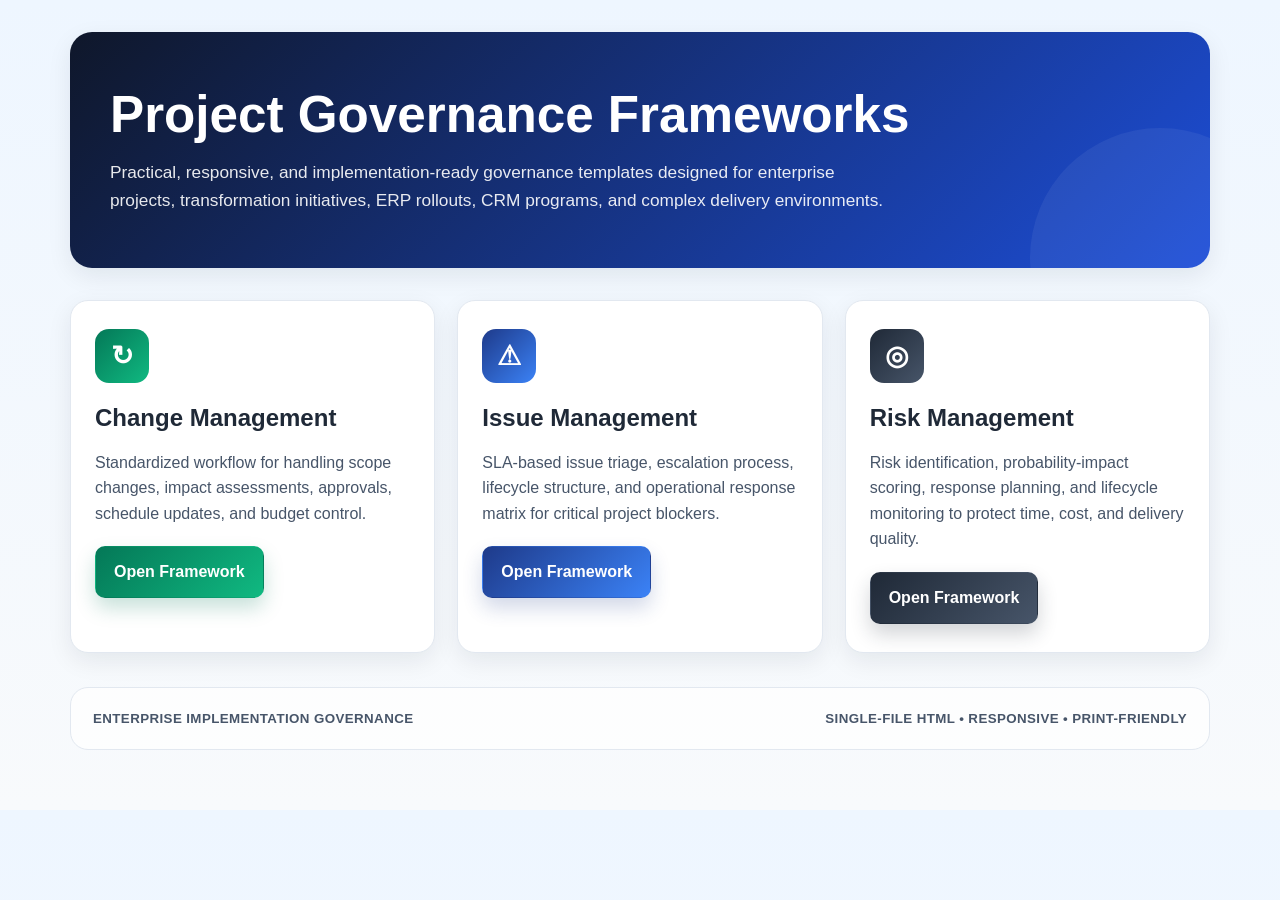
==== index.html @ aaa16b64 "Add landing page for the project governance frameworks repository" ====
<!DOCTYPE html>
<html lang="en">
<head>
  <meta charset="UTF-8" />
  <meta name="viewport" content="width=device-width, initial-scale=1.0" />
  <title>Project Governance Frameworks</title>
  <style>
    :root {
      --primary: #0f172a;
      --secondary: #1d4ed8;
      --green: #047857;
      --blue: #1e3a8a;
      --orange: #f59e0b;
      --bg: #f8fafc;
      --card: #ffffff;
      --text: #1f2937;
      --muted: #475569;
      --border: #e2e8f0;
      --shadow: 0 8px 24px rgba(15, 23, 42, 0.08);
    }

    * { box-sizing: border-box; }

    body {
      margin: 0;
      font-family: Inter, "Segoe UI", Arial, sans-serif;
      background: linear-gradient(180deg, #eef6ff 0%, var(--bg) 100%);
      color: var(--text);
      line-height: 1.6;
    }

    .container {
      max-width: 1180px;
      margin: 0 auto;
      padding: 32px 20px 60px;
    }

    .hero {
      background: linear-gradient(135deg, var(--primary), var(--secondary));
      color: white;
      border-radius: 22px;
      padding: 54px 40px;
      box-shadow: var(--shadow);
      margin-bottom: 32px;
      position: relative;
      overflow: hidden;
    }

    .hero::after {
      content: "";
      position: absolute;
      inset: auto -80px -120px auto;
      width: 260px;
      height: 260px;
      background: rgba(255,255,255,0.06);
      border-radius: 50%;
    }

    .hero h1 {
      margin: 0 0 14px;
      font-size: clamp(2.1rem, 4vw, 3.3rem);
      line-height: 1.15;
      max-width: 820px;
    }

    .hero p {
      margin: 0;
      font-size: 1.08rem;
      max-width: 780px;
      color: rgba(255,255,255,0.9);
    }

    .grid {
      display: grid;
      grid-template-columns: repeat(auto-fit, minmax(280px, 1fr));
      gap: 22px;
      margin-top: 12px;
    }

    .card {
      background: var(--card);
      border: 1px solid var(--border);
      border-radius: 18px;
      padding: 28px 24px;
      box-shadow: var(--shadow);
    }

    .card .icon {
      width: 54px;
      height: 54px;
      border-radius: 14px;
      display: flex;
      align-items: center;
      justify-content: center;
      font-size: 1.7rem;
      margin-bottom: 16px;
      color: white;
      font-weight: 700;
    }

    .card:nth-child(1) .icon { background: linear-gradient(135deg, var(--green), #10b981); }
    .card:nth-child(2) .icon { background: linear-gradient(135deg, var(--blue), #3b82f6); }
    .card:nth-child(3) .icon { background: linear-gradient(135deg, #1f2937, #475569); }

    .card h2 {
      margin: 0 0 12px;
      font-size: 1.5rem;
      color: var(--text);
    }

    .card p {
      margin: 0 0 20px;
      color: var(--muted);
    }

    .btn {
      display: inline-block;
      padding: 12px 18px;
      border-radius: 10px;
      text-decoration: none;
      font-weight: 700;
      transition: transform 0.2s ease, box-shadow 0.2s ease;
      border: 1px solid transparent;
    }

    .btn:hover {
      transform: translateY(-1px);
    }

    .btn.primary {
      background: linear-gradient(135deg, var(--green), #10b981);
      color: white;
      box-shadow: 0 10px 20px rgba(4, 120, 87, 0.22);
    }

    .btn.secondary {
      background: linear-gradient(135deg, var(--blue), #3b82f6);
      color: white;
      box-shadow: 0 10px 20px rgba(30, 58, 138, 0.2);
    }

    .btn.dark {
      background: linear-gradient(135deg, #1f2937, #475569);
      color: white;
      box-shadow: 0 10px 20px rgba(31, 41, 55, 0.2);
    }

    .meta {
      margin-top: 34px;
      background: rgba(255,255,255,0.75);
      border: 1px solid var(--border);
      border-radius: 18px;
      padding: 20px 22px;
      display: flex;
      flex-wrap: wrap;
      gap: 18px;
      justify-content: space-between;
      align-items: center;
    }

    .meta small {
      color: var(--muted);
      font-weight: 600;
      letter-spacing: 0.03em;
      text-transform: uppercase;
    }

    @media (max-width: 640px) {
      .hero {
        padding: 38px 22px;
      }

      .card {
        padding: 22px 18px;
      }
    }
  </style>
</head>
<body>
  <div class="container">
    <header class="hero">
      <h1>Project Governance Frameworks</h1>
      <p>
        Practical, responsive, and implementation-ready governance templates designed for enterprise projects,
        transformation initiatives, ERP rollouts, CRM programs, and complex delivery environments.
      </p>
    </header>

    <main class="grid">
      <section class="card">
        <div class="icon">↻</div>
        <h2>Change Management</h2>
        <p>
          Standardized workflow for handling scope changes, impact assessments, approvals, schedule updates,
          and budget control.
        </p>
        <a class="btn primary" href="change_management_framework.html">Open Framework</a>
      </section>

      <section class="card">
        <div class="icon">⚠</div>
        <h2>Issue Management</h2>
        <p>
          SLA-based issue triage, escalation process, lifecycle structure, and operational response matrix for
          critical project blockers.
        </p>
        <a class="btn secondary" href="issue_management_framework.html">Open Framework</a>
      </section>

      <section class="card">
        <div class="icon">◎</div>
        <h2>Risk Management</h2>
        <p>
          Risk identification, probability-impact scoring, response planning, and lifecycle monitoring to protect
          time, cost, and delivery quality.
        </p>
        <a class="btn dark" href="risk_management_framework.html">Open Framework</a>
      </section>
    </main>

    <div class="meta">
      <small>Enterprise Implementation Governance</small>
      <small>Single-file HTML • Responsive • Print-friendly</small>
    </div>
  </div>
</body>
</html>
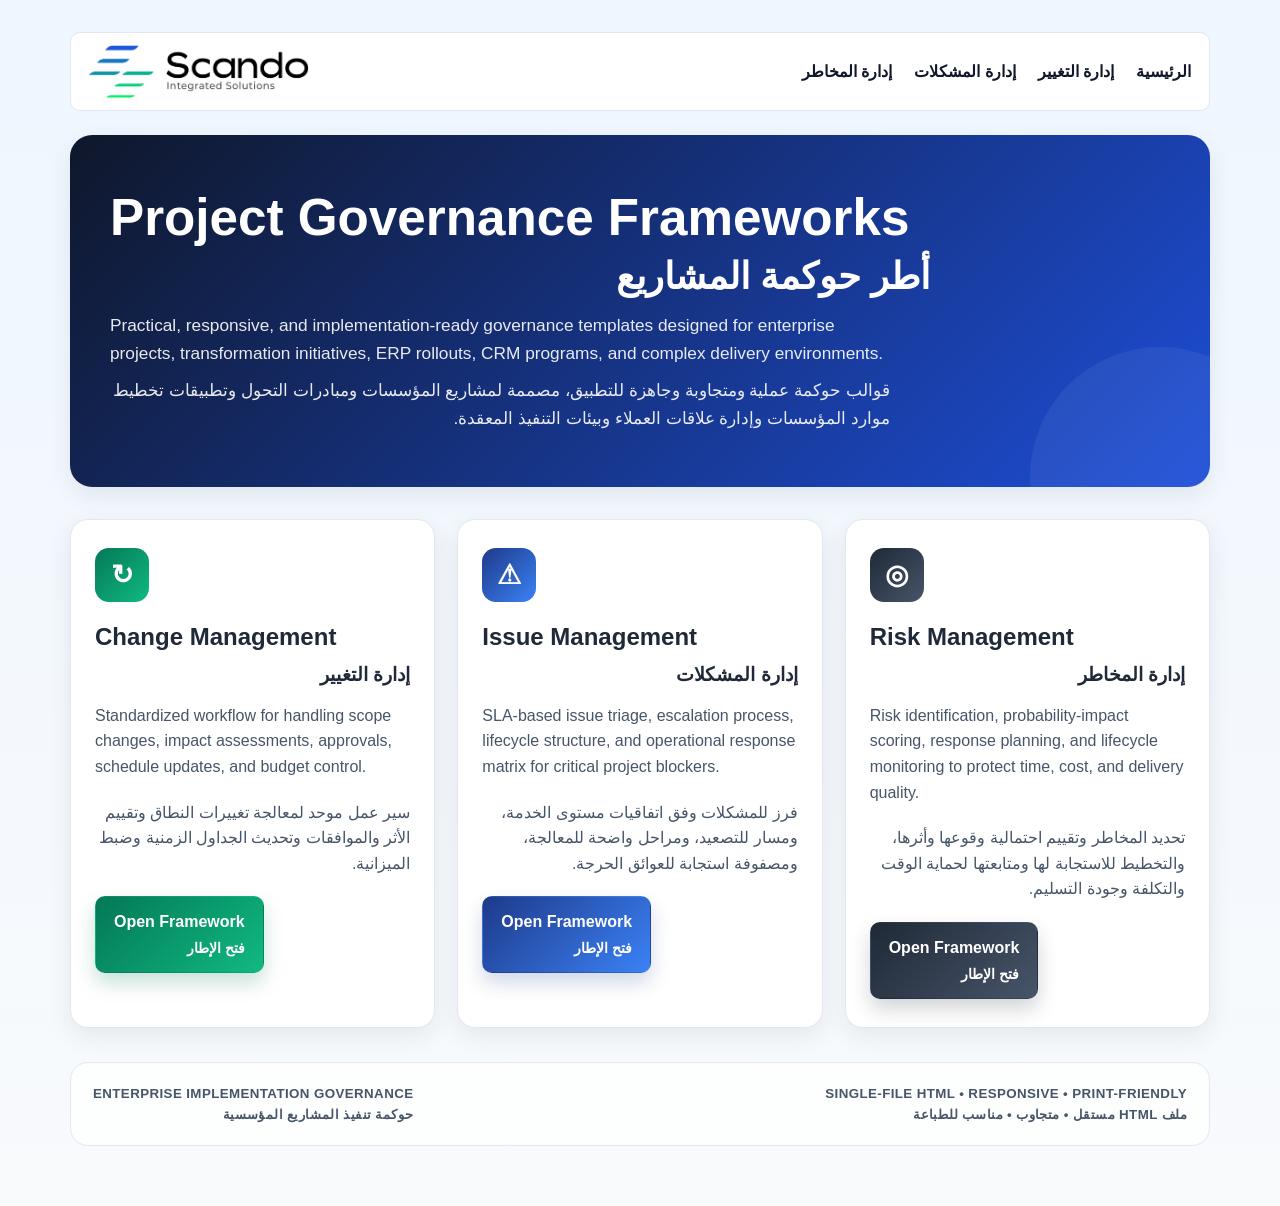
==== commit 5d6ceb0c: "Add Scando nav and bilingual landing pages This change adds a shared Scando branding header and top " ====
--- a/index.html
+++ b/index.html
@@ -35,6 +35,28 @@
       padding: 32px 20px 60px;
     }
 
+    .site-nav {
+      display: flex;
+      align-items: center;
+      justify-content: space-between;
+      gap: 24px;
+      padding: 12px 18px;
+      margin-bottom: 24px;
+      background: white;
+      border: 1px solid var(--border);
+      border-radius: 10px;
+    }
+
+    .brand img { display: block; width: 220px; max-width: 40vw; height: auto; }
+    .nav-links { display: flex; flex-wrap: wrap; gap: 10px 22px; }
+    .nav-links a { color: var(--primary); font-weight: 700; text-decoration: none; }
+    .nav-links a:hover { color: var(--secondary); text-decoration: underline; }
+    .arabic { display: block; direction: rtl; font-family: Tahoma, Arial, sans-serif; }
+    .hero h1 .arabic { margin-top: 8px; font-size: 0.72em; }
+    .card h2 .arabic { margin-top: 4px; font-size: 0.8em; font-weight: 600; }
+    .arabic-copy { margin-top: 10px !important; }
+    .btn .arabic { margin-top: 2px; font-size: 0.9em; }
+
     .hero {
       background: linear-gradient(135deg, var(--primary), var(--secondary));
       color: white;
@@ -166,6 +188,9 @@
     }
 
     @media (max-width: 640px) {
+      .site-nav { align-items: flex-start; flex-direction: column; }
+      .nav-links { gap: 8px 16px; }
+
       .hero {
         padding: 38px 22px;
       }
@@ -178,49 +203,64 @@
 </head>
 <body>
   <div class="container">
+    <nav class="site-nav" aria-label="التنقل الرئيسي">
+      <a class="brand" href="index.html" aria-label="Scando Integrated Solutions">
+        <img src="Scando.png" alt="Scando Integrated Solutions" />
+      </a>
+      <div class="nav-links" dir="rtl">
+        <a href="index.html" lang="ar">الرئيسية</a>
+        <a href="change_management_framework.html" lang="ar">إدارة التغيير</a>
+        <a href="issue_management_framework.html" lang="ar">إدارة المشكلات</a>
+        <a href="risk_management_framework.html" lang="ar">إدارة المخاطر</a>
+      </div>
+    </nav>
     <header class="hero">
-      <h1>Project Governance Frameworks</h1>
+      <h1>Project Governance Frameworks<span class="arabic" lang="ar">أطر حوكمة المشاريع</span></h1>
       <p>
         Practical, responsive, and implementation-ready governance templates designed for enterprise projects,
         transformation initiatives, ERP rollouts, CRM programs, and complex delivery environments.
       </p>
+      <p class="arabic arabic-copy" lang="ar">قوالب حوكمة عملية ومتجاوبة وجاهزة للتطبيق، مصممة لمشاريع المؤسسات ومبادرات التحول وتطبيقات تخطيط موارد المؤسسات وإدارة علاقات العملاء وبيئات التنفيذ المعقدة.</p>
     </header>
 
     <main class="grid">
       <section class="card">
         <div class="icon">↻</div>
-        <h2>Change Management</h2>
+        <h2>Change Management<span class="arabic" lang="ar">إدارة التغيير</span></h2>
         <p>
           Standardized workflow for handling scope changes, impact assessments, approvals, schedule updates,
           and budget control.
         </p>
-        <a class="btn primary" href="change_management_framework.html">Open Framework</a>
+        <p class="arabic arabic-copy" lang="ar">سير عمل موحد لمعالجة تغييرات النطاق وتقييم الأثر والموافقات وتحديث الجداول الزمنية وضبط الميزانية.</p>
+        <a class="btn primary" href="change_management_framework.html">Open Framework<span class="arabic" lang="ar">فتح الإطار</span></a>
       </section>
 
       <section class="card">
         <div class="icon">⚠</div>
-        <h2>Issue Management</h2>
+        <h2>Issue Management<span class="arabic" lang="ar">إدارة المشكلات</span></h2>
         <p>
           SLA-based issue triage, escalation process, lifecycle structure, and operational response matrix for
           critical project blockers.
         </p>
-        <a class="btn secondary" href="issue_management_framework.html">Open Framework</a>
+        <p class="arabic arabic-copy" lang="ar">فرز للمشكلات وفق اتفاقيات مستوى الخدمة، ومسار للتصعيد، ومراحل واضحة للمعالجة، ومصفوفة استجابة للعوائق الحرجة.</p>
+        <a class="btn secondary" href="issue_management_framework.html">Open Framework<span class="arabic" lang="ar">فتح الإطار</span></a>
       </section>
 
       <section class="card">
         <div class="icon">◎</div>
-        <h2>Risk Management</h2>
+        <h2>Risk Management<span class="arabic" lang="ar">إدارة المخاطر</span></h2>
         <p>
           Risk identification, probability-impact scoring, response planning, and lifecycle monitoring to protect
           time, cost, and delivery quality.
         </p>
-        <a class="btn dark" href="risk_management_framework.html">Open Framework</a>
+        <p class="arabic arabic-copy" lang="ar">تحديد المخاطر وتقييم احتمالية وقوعها وأثرها، والتخطيط للاستجابة لها ومتابعتها لحماية الوقت والتكلفة وجودة التسليم.</p>
+        <a class="btn dark" href="risk_management_framework.html">Open Framework<span class="arabic" lang="ar">فتح الإطار</span></a>
       </section>
     </main>
 
     <div class="meta">
-      <small>Enterprise Implementation Governance</small>
-      <small>Single-file HTML • Responsive • Print-friendly</small>
+      <small>Enterprise Implementation Governance<br><span class="arabic" lang="ar">حوكمة تنفيذ المشاريع المؤسسية</span></small>
+      <small>Single-file HTML • Responsive • Print-friendly<br><span class="arabic" lang="ar">ملف HTML مستقل • متجاوب • مناسب للطباعة</span></small>
     </div>
   </div>
 </body>
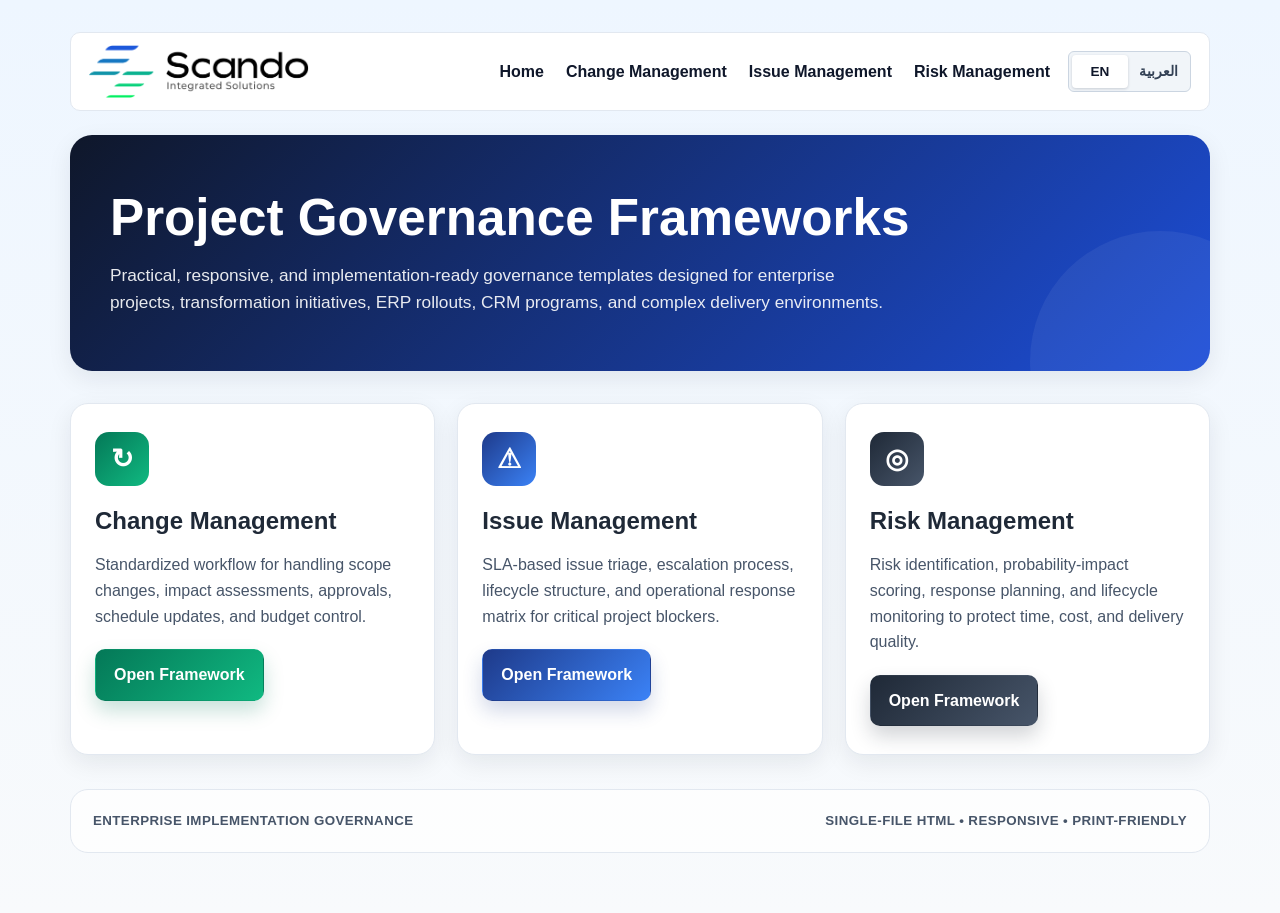
==== commit 8fa84e80: "Add bilingual (EN/AR) language switcher and assets Introduce a client-side language switcher: add la" ====
--- a/index.html
+++ b/index.html
@@ -4,6 +4,8 @@
   <meta charset="UTF-8" />
   <meta name="viewport" content="width=device-width, initial-scale=1.0" />
   <title>Project Governance Frameworks</title>
+  <link rel="stylesheet" href="language.css" />
+  <script src="language.js" defer></script>
   <style>
     :root {
       --primary: #0f172a;
@@ -51,11 +53,6 @@
     .nav-links { display: flex; flex-wrap: wrap; gap: 10px 22px; }
     .nav-links a { color: var(--primary); font-weight: 700; text-decoration: none; }
     .nav-links a:hover { color: var(--secondary); text-decoration: underline; }
-    .arabic { display: block; direction: rtl; font-family: Tahoma, Arial, sans-serif; }
-    .hero h1 .arabic { margin-top: 8px; font-size: 0.72em; }
-    .card h2 .arabic { margin-top: 4px; font-size: 0.8em; font-weight: 600; }
-    .arabic-copy { margin-top: 10px !important; }
-    .btn .arabic { margin-top: 2px; font-size: 0.9em; }
 
     .hero {
       background: linear-gradient(135deg, var(--primary), var(--secondary));
@@ -201,66 +198,68 @@
     }
   </style>
 </head>
-<body>
+<body data-page="home">
   <div class="container">
-    <nav class="site-nav" aria-label="التنقل الرئيسي">
+    <nav class="site-nav" aria-label="Main navigation">
       <a class="brand" href="index.html" aria-label="Scando Integrated Solutions">
         <img src="Scando.png" alt="Scando Integrated Solutions" />
       </a>
-      <div class="nav-links" dir="rtl">
-        <a href="index.html" lang="ar">الرئيسية</a>
-        <a href="change_management_framework.html" lang="ar">إدارة التغيير</a>
-        <a href="issue_management_framework.html" lang="ar">إدارة المشكلات</a>
-        <a href="risk_management_framework.html" lang="ar">إدارة المخاطر</a>
+      <div class="site-nav-controls">
+        <div class="nav-links">
+          <a href="index.html" data-en="Home" data-ar="الرئيسية">Home</a>
+          <a href="change_management_framework.html" data-en="Change Management" data-ar="إدارة التغيير">Change Management</a>
+          <a href="issue_management_framework.html" data-en="Issue Management" data-ar="إدارة المشكلات">Issue Management</a>
+          <a href="risk_management_framework.html" data-en="Risk Management" data-ar="إدارة المخاطر">Risk Management</a>
+        </div>
+        <div class="language-switch" role="group" aria-label="Language">
+          <button type="button" data-language="en" aria-pressed="true">EN</button>
+          <button type="button" data-language="ar" aria-pressed="false">العربية</button>
+        </div>
       </div>
     </nav>
     <header class="hero">
-      <h1>Project Governance Frameworks<span class="arabic" lang="ar">أطر حوكمة المشاريع</span></h1>
+      <h1>Project Governance Frameworks</h1>
       <p>
         Practical, responsive, and implementation-ready governance templates designed for enterprise projects,
         transformation initiatives, ERP rollouts, CRM programs, and complex delivery environments.
       </p>
-      <p class="arabic arabic-copy" lang="ar">قوالب حوكمة عملية ومتجاوبة وجاهزة للتطبيق، مصممة لمشاريع المؤسسات ومبادرات التحول وتطبيقات تخطيط موارد المؤسسات وإدارة علاقات العملاء وبيئات التنفيذ المعقدة.</p>
     </header>
 
     <main class="grid">
       <section class="card">
         <div class="icon">↻</div>
-        <h2>Change Management<span class="arabic" lang="ar">إدارة التغيير</span></h2>
+        <h2>Change Management</h2>
         <p>
           Standardized workflow for handling scope changes, impact assessments, approvals, schedule updates,
           and budget control.
         </p>
-        <p class="arabic arabic-copy" lang="ar">سير عمل موحد لمعالجة تغييرات النطاق وتقييم الأثر والموافقات وتحديث الجداول الزمنية وضبط الميزانية.</p>
-        <a class="btn primary" href="change_management_framework.html">Open Framework<span class="arabic" lang="ar">فتح الإطار</span></a>
+        <a class="btn primary" href="change_management_framework.html">Open Framework</a>
       </section>
 
       <section class="card">
         <div class="icon">⚠</div>
-        <h2>Issue Management<span class="arabic" lang="ar">إدارة المشكلات</span></h2>
+        <h2>Issue Management</h2>
         <p>
           SLA-based issue triage, escalation process, lifecycle structure, and operational response matrix for
           critical project blockers.
         </p>
-        <p class="arabic arabic-copy" lang="ar">فرز للمشكلات وفق اتفاقيات مستوى الخدمة، ومسار للتصعيد، ومراحل واضحة للمعالجة، ومصفوفة استجابة للعوائق الحرجة.</p>
-        <a class="btn secondary" href="issue_management_framework.html">Open Framework<span class="arabic" lang="ar">فتح الإطار</span></a>
+        <a class="btn secondary" href="issue_management_framework.html">Open Framework</a>
       </section>
 
       <section class="card">
         <div class="icon">◎</div>
-        <h2>Risk Management<span class="arabic" lang="ar">إدارة المخاطر</span></h2>
+        <h2>Risk Management</h2>
         <p>
           Risk identification, probability-impact scoring, response planning, and lifecycle monitoring to protect
           time, cost, and delivery quality.
         </p>
-        <p class="arabic arabic-copy" lang="ar">تحديد المخاطر وتقييم احتمالية وقوعها وأثرها، والتخطيط للاستجابة لها ومتابعتها لحماية الوقت والتكلفة وجودة التسليم.</p>
-        <a class="btn dark" href="risk_management_framework.html">Open Framework<span class="arabic" lang="ar">فتح الإطار</span></a>
+        <a class="btn dark" href="risk_management_framework.html">Open Framework</a>
       </section>
     </main>
 
     <div class="meta">
-      <small>Enterprise Implementation Governance<br><span class="arabic" lang="ar">حوكمة تنفيذ المشاريع المؤسسية</span></small>
-      <small>Single-file HTML • Responsive • Print-friendly<br><span class="arabic" lang="ar">ملف HTML مستقل • متجاوب • مناسب للطباعة</span></small>
+      <small>Enterprise Implementation Governance</small>
+      <small>Single-file HTML • Responsive • Print-friendly</small>
     </div>
   </div>
 </body>
--- a/language.css
+++ b/language.css
@@ -0,0 +1,116 @@
+html[lang="ar"] body {
+    direction: rtl;
+    text-align: right;
+    font-family: Tahoma, Arial, sans-serif;
+}
+
+.site-nav {
+    direction: ltr;
+}
+
+html[lang="ar"] .site-nav {
+    direction: rtl;
+}
+
+.site-nav-controls {
+    display: flex;
+    align-items: center;
+    gap: 18px;
+}
+
+.language-switch {
+    display: inline-flex;
+    flex: none;
+    gap: 2px;
+    padding: 3px;
+    border: 1px solid #cbd5e1;
+    border-radius: 6px;
+    background: #f1f5f9;
+    direction: ltr;
+}
+
+.language-switch button {
+    min-width: 56px;
+    padding: 6px 9px;
+    border: 0;
+    border-radius: 4px;
+    background: transparent;
+    color: #334155;
+    cursor: pointer;
+    font: inherit;
+    font-size: 0.85rem;
+    font-weight: 700;
+}
+
+.language-switch button[aria-pressed="true"] {
+    background: #ffffff;
+    color: #0f172a;
+    box-shadow: 0 1px 3px rgba(15, 23, 42, 0.18);
+}
+
+.language-switch button:focus-visible,
+.nav-links a:focus-visible {
+    outline: 3px solid #f59e0b;
+    outline-offset: 3px;
+}
+
+html[lang="ar"] .nav-links a {
+    font-family: Tahoma, Arial, sans-serif;
+}
+
+html[lang="ar"] .step {
+    border-right: 4px solid var(--primary, var(--secondary));
+    border-left: 0;
+}
+
+html[lang="ar"] .step-number {
+    margin-right: 0;
+    margin-left: 1rem;
+}
+
+html[lang="ar"] .scenario-box {
+    border-right: 4px solid var(--secondary);
+    border-left: 0;
+    border-radius: 8px 0 0 8px;
+}
+
+html[lang="ar"] th,
+html[lang="ar"] td {
+    text-align: right;
+}
+
+html[lang="ar"] .matrix-table th,
+html[lang="ar"] .matrix-table td {
+    text-align: center;
+}
+
+html[lang="ar"] .lifecycle {
+    direction: rtl;
+}
+
+html[lang="ar"] .email-template-container pre {
+    direction: rtl;
+    text-align: right;
+    font-family: Tahoma, Arial, sans-serif;
+}
+
+html[lang="ar"] .copy-btn {
+    right: auto;
+    left: 1rem;
+}
+
+html[lang="ar"] .grid-2 ul {
+    margin-right: 1.5rem !important;
+    margin-left: 0 !important;
+}
+
+@media (max-width: 768px) {
+    .site-nav {
+        flex-wrap: wrap;
+    }
+
+    .site-nav-controls {
+        flex-wrap: wrap;
+        gap: 12px;
+    }
+}
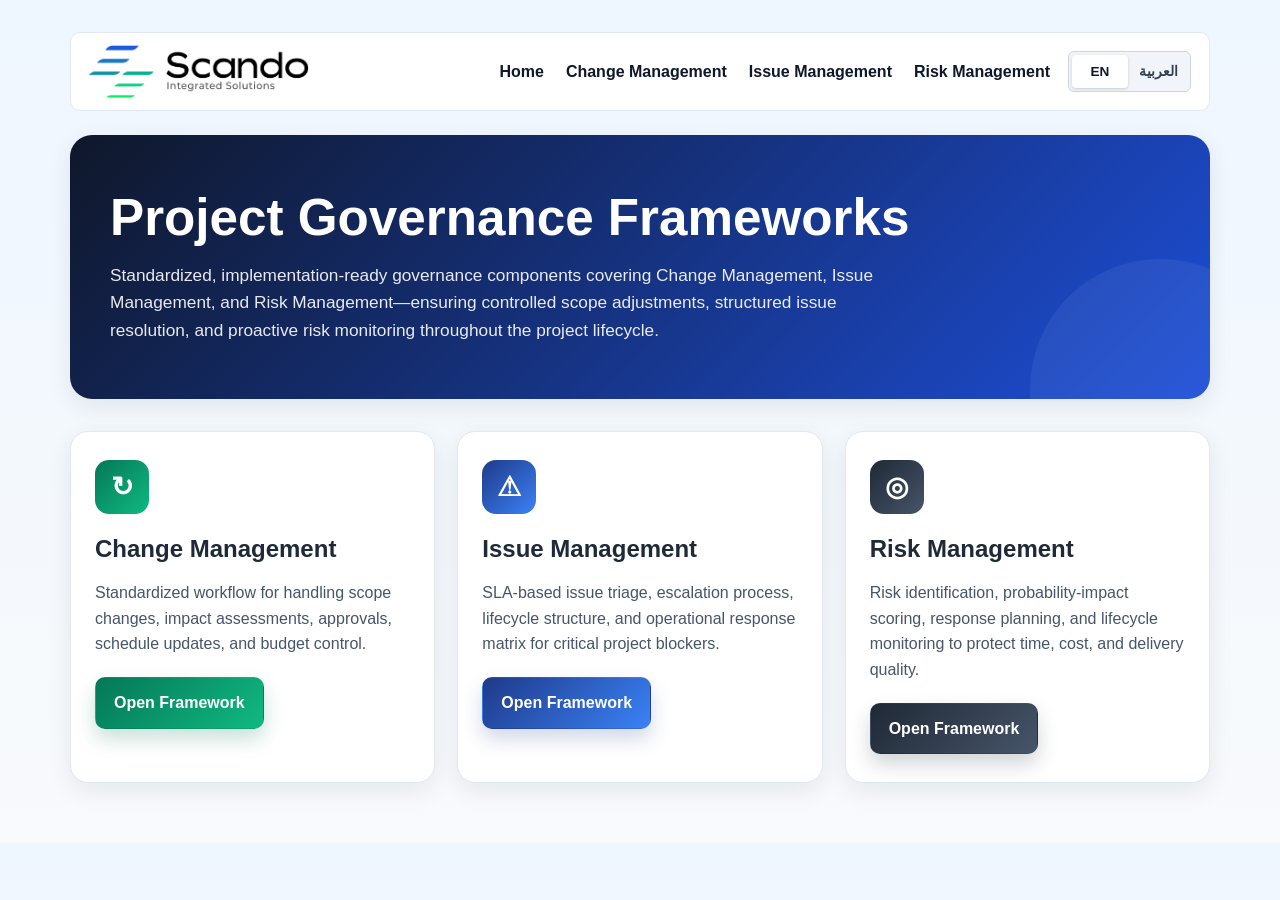
==== commit f29d1cf8: "Refresh Arabic home translations Updated the Arabic homepage copy to better match the current govern" ====
--- a/index.html
+++ b/index.html
@@ -220,9 +220,7 @@
     <header class="hero">
       <h1>Project Governance Frameworks</h1>
       <p>
-        Practical, responsive, and implementation-ready governance templates designed for enterprise projects,
-        transformation initiatives, ERP rollouts, CRM programs, and complex delivery environments.
-      </p>
+        Standardized, implementation-ready governance components covering Change Management, Issue Management, and Risk Management—ensuring controlled scope adjustments, structured issue resolution, and proactive risk monitoring throughout the project lifecycle.      </p>
     </header>
 
     <main class="grid">
@@ -257,10 +255,6 @@
       </section>
     </main>
 
-    <div class="meta">
-      <small>Enterprise Implementation Governance</small>
-      <small>Single-file HTML • Responsive • Print-friendly</small>
-    </div>
   </div>
 </body>
 </html>
